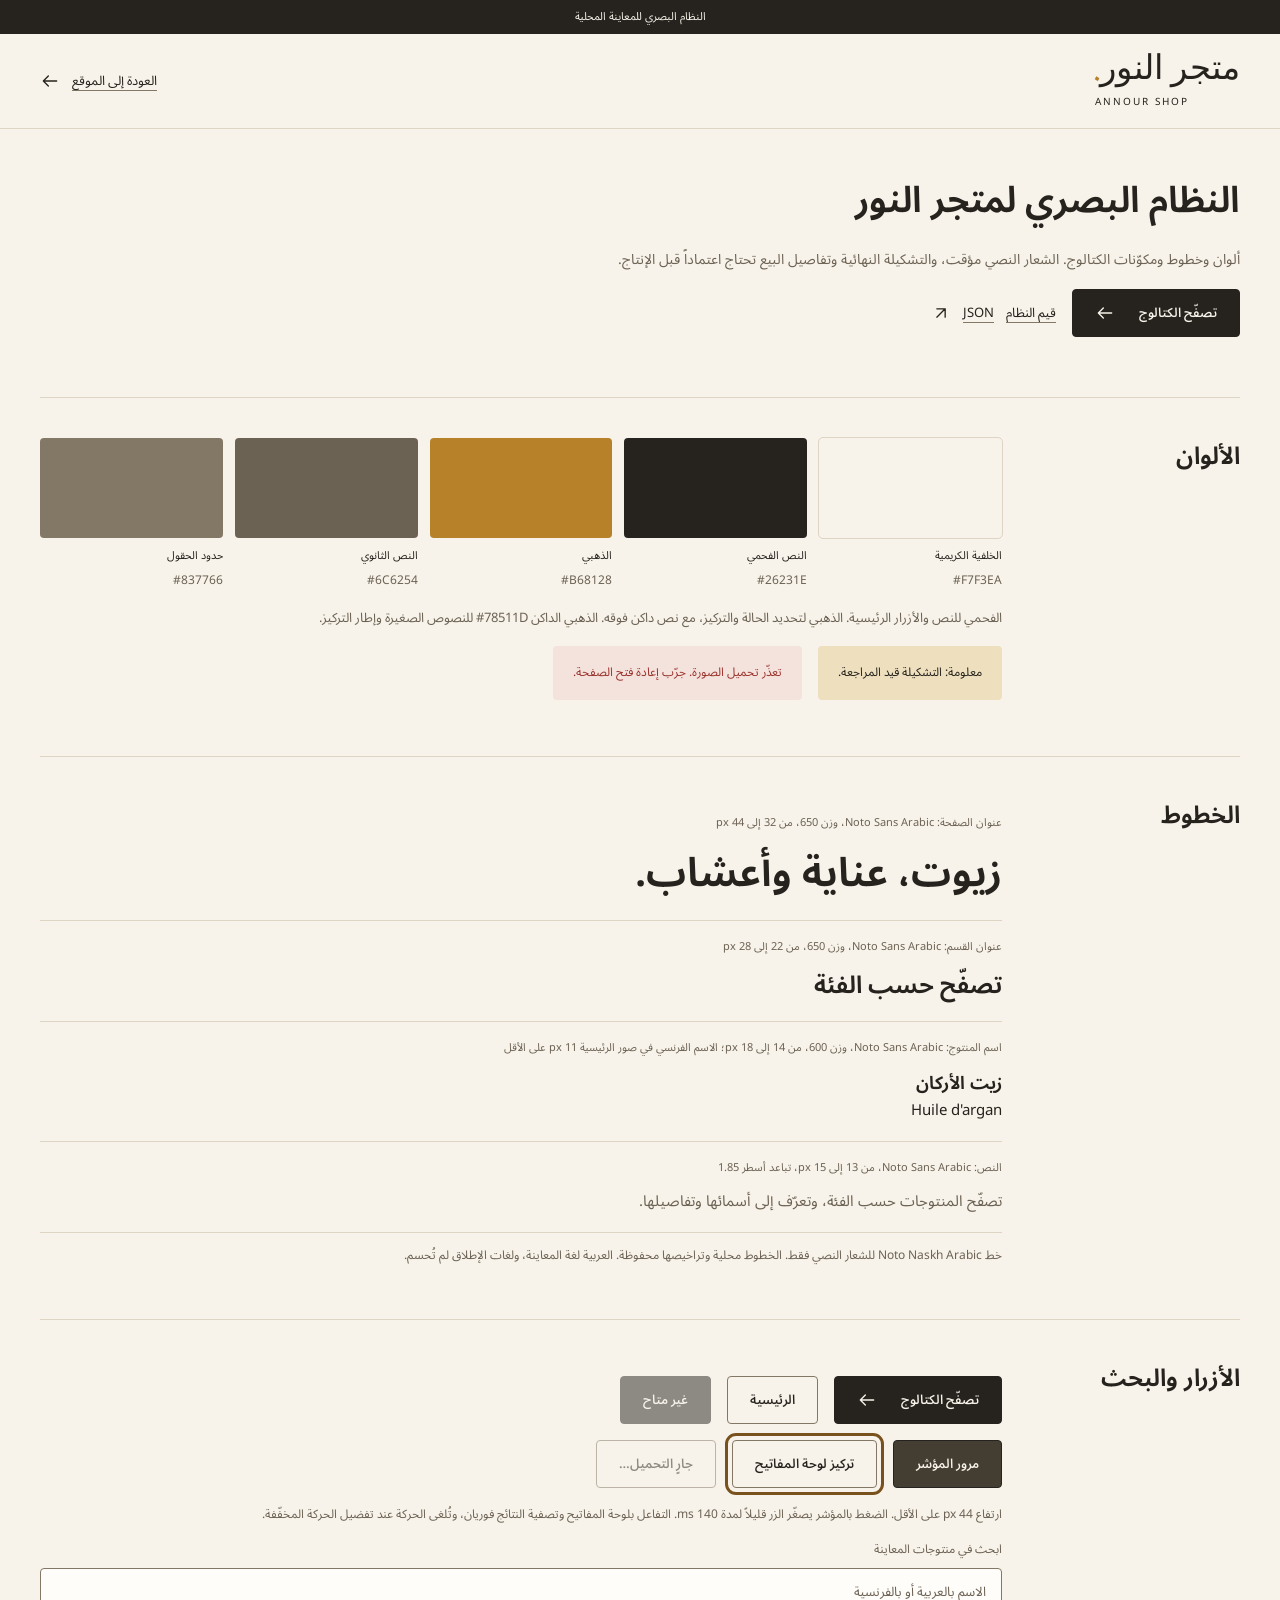
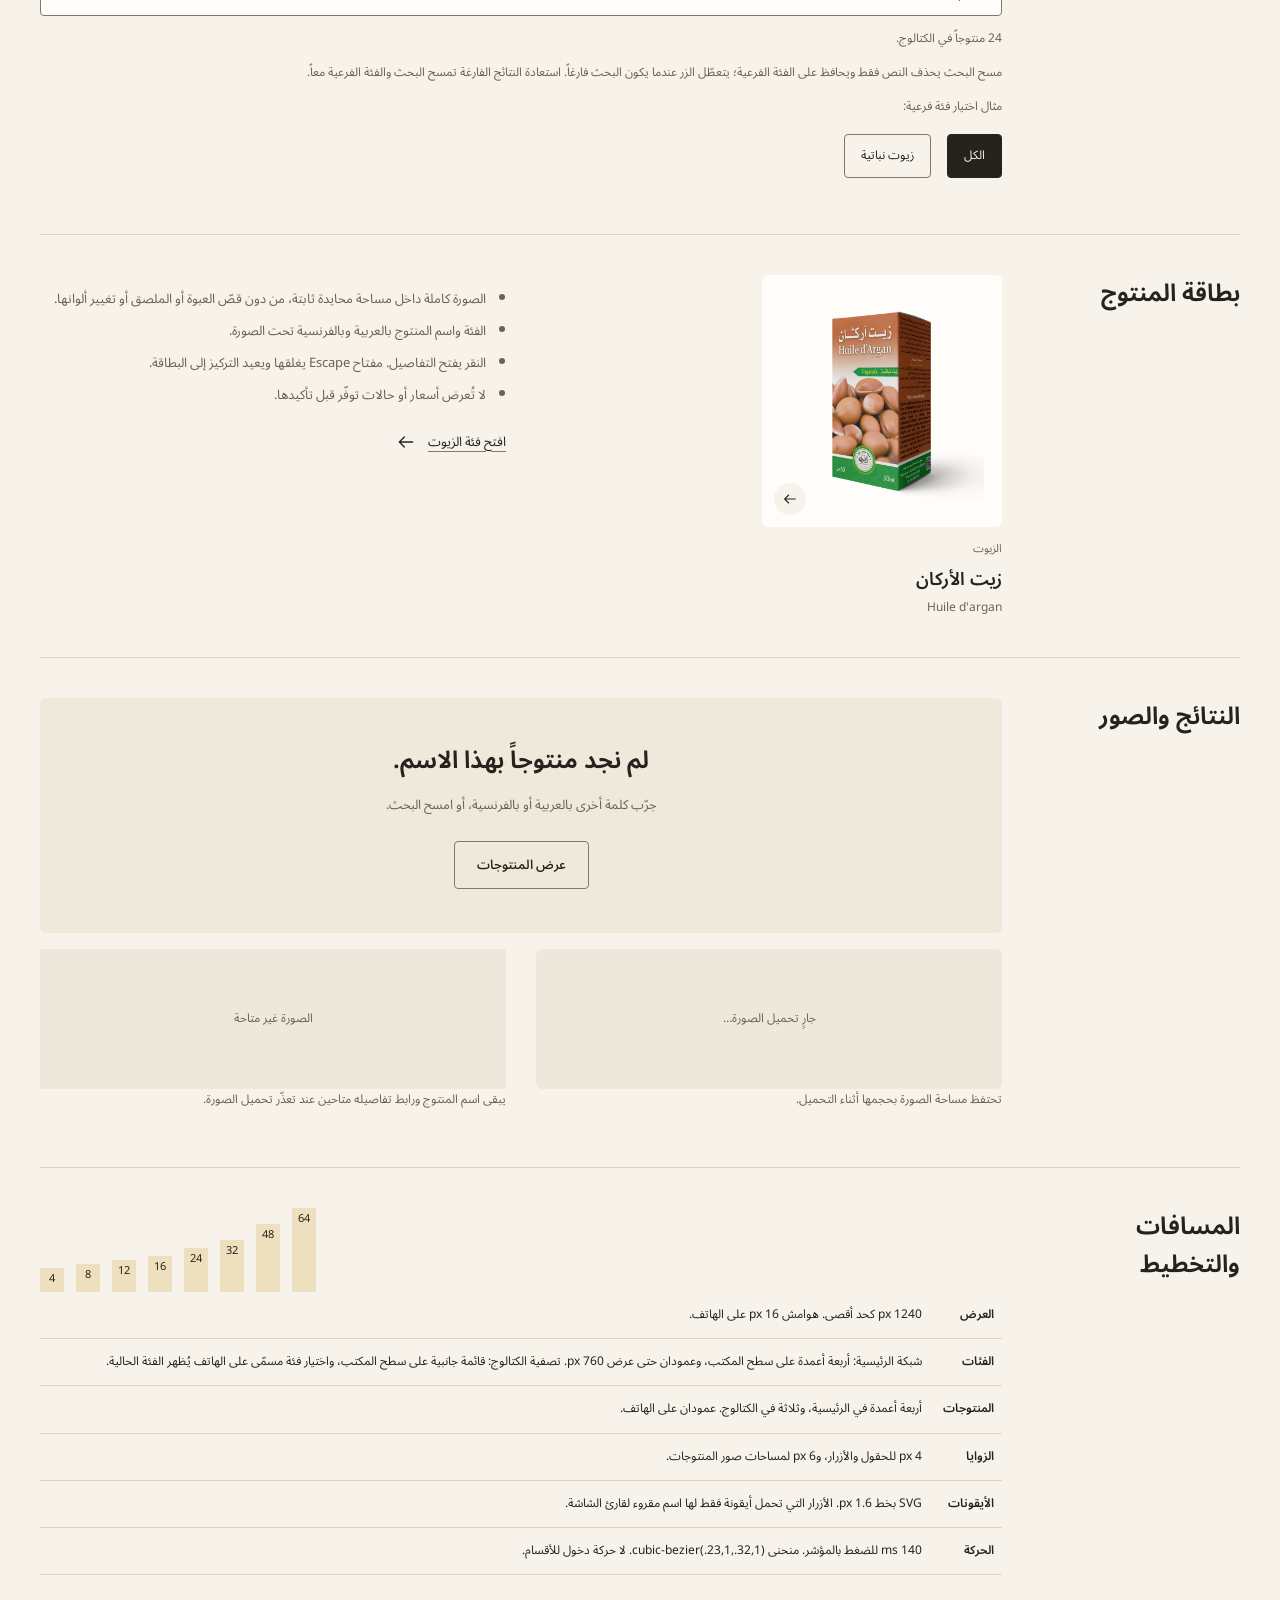
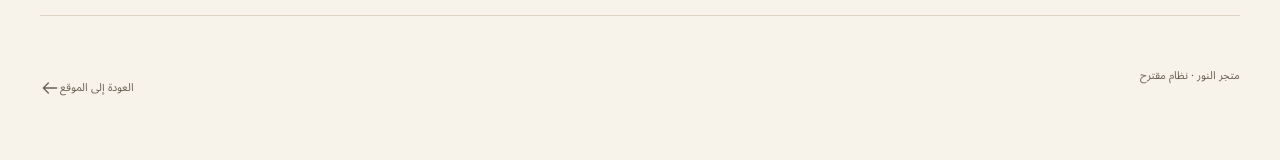
==== design-system.html @ ec9b0415 "Publish Annour Shop visual preview" ====
<!doctype html>
<html lang="ar" dir="rtl">
<head><meta name="robots" content="noindex,nofollow"><meta charset="utf-8"><meta name="viewport" content="width=device-width, initial-scale=1"><title>متجر النور | النظام البصري</title><link rel="stylesheet" href="styles.css?v=3"></head>
<body>
  <a class="skip-link" href="#main">انتقل إلى المحتوى</a>
  <div class="review-ribbon">النظام البصري للمعاينة المحلية</div>
  <header class="site-header"><div class="header-inner container"><a class="wordmark" href="index.html#home"><span>متجر النور<span class="brand-dot">.</span></span><small lang="en" dir="ltr">ANNOUR SHOP</small></a><a class="text-link" href="index.html#home">العودة إلى الموقع <svg viewBox="0 0 24 24" aria-hidden="true"><path d="M20 12H4m6-6-6 6 6 6"/></svg></a></div></header>
  <main id="main" class="container" tabindex="-1">
    <section class="ds-hero"><h1>النظام البصري لمتجر النور</h1><p>ألوان وخطوط ومكوّنات الكتالوج. الشعار النصي مؤقت، والتشكيلة النهائية وتفاصيل البيع تحتاج اعتماداً قبل الإنتاج.</p><div class="specimen-row"><a class="button" href="index.html#catalogue/all">تصفّح الكتالوج <svg viewBox="0 0 24 24" aria-hidden="true"><path d="M20 12H4m6-6-6 6 6 6"/></svg></a><a class="text-link" href="design-tokens.json" target="_blank">قيم النظام <span lang="en">JSON</span> <svg viewBox="0 0 24 24" aria-hidden="true"><path d="M7 17 17 7M7 7h10v10"/></svg></a></div></section>
    <section class="ds-section" aria-labelledby="palette"><h2 id="palette">الألوان</h2><div><div class="swatches"><div class="swatch"><div class="swatch-block" style="background:#F7F3EA;outline:1px solid var(--border)"></div><span>الخلفية الكريمية</span><code>#F7F3EA</code></div><div class="swatch"><div class="swatch-block" style="background:#26231E"></div><span>النص الفحمي</span><code>#26231E</code></div><div class="swatch"><div class="swatch-block" style="background:#B68128"></div><span>الذهبي</span><code>#B68128</code></div><div class="swatch"><div class="swatch-block" style="background:#6C6254"></div><span>النص الثانوي</span><code>#6C6254</code></div><div class="swatch"><div class="swatch-block" style="background:#837766"></div><span>حدود الحقول</span><code>#837766</code></div></div><p>الفحمي للنص والأزرار الرئيسية. الذهبي لتحديد الحالة والتركيز، مع نص داكن فوقه. الذهبي الداكن <bdi>#78511D</bdi> للنصوص الصغيرة وإطار التركيز.</p><div class="specimen-row"><div class="status-note">معلومة: التشكيلة قيد المراجعة.</div><div class="status-note error-note">تعذّر تحميل الصورة. جرّب إعادة فتح الصفحة.</div></div></div></section>
    <section class="ds-section" aria-labelledby="typography"><h2 id="typography">الخطوط</h2><div><div class="type-specimen"><small>عنوان الصفحة: Noto Sans Arabic، وزن 650، من 32 إلى 44 px</small><div class="type-hero">زيوت، عناية وأعشاب.</div></div><div class="type-specimen"><small>عنوان القسم: Noto Sans Arabic، وزن 650، من 22 إلى 28 px</small><h2>تصفّح حسب الفئة</h2></div><div class="type-specimen"><small>اسم المنتوج: Noto Sans Arabic، وزن 600، من 14 إلى 18 px؛ الاسم الفرنسي في صور الرئيسية 11 px على الأقل</small><h3>زيت الأركان</h3><span class="latin" lang="fr">Huile d'argan</span></div><div class="type-specimen"><small>النص: Noto Sans Arabic، من 13 إلى 15 px، تباعد أسطر 1.85</small><p>تصفّح المنتوجات حسب الفئة، وتعرّف إلى أسمائها وتفاصيلها.</p></div><p class="ds-caption">خط Noto Naskh Arabic للشعار النصي فقط. الخطوط محلية وتراخيصها محفوظة. العربية لغة المعاينة، ولغات الإطلاق لم تُحسم.</p></div></section>
    <section class="ds-section" aria-labelledby="controls"><h2 id="controls">الأزرار والبحث</h2><div><div class="specimen-row"><a class="button" href="index.html#catalogue/all">تصفّح الكتالوج <svg viewBox="0 0 24 24" aria-hidden="true"><path d="M20 12H4m6-6-6 6 6 6"/></svg></a><a class="button secondary" href="index.html#home">الرئيسية</a><button class="button" type="button" disabled>غير متاح</button></div><div class="specimen-row" aria-label="أمثلة حالات الأزرار"><span class="button state-hover">مرور المؤشر</span><span class="button secondary state-focus">تركيز لوحة المفاتيح</span><button class="button secondary" type="button" disabled aria-busy="true">جارٍ التحميل…</button></div><p class="ds-caption">ارتفاع 44 px على الأقل. الضغط بالمؤشر يصغّر الزر قليلاً لمدة 140 ms. التفاعل بلوحة المفاتيح وتصفية النتائج فوريان، وتُلغى الحركة عند تفضيل الحركة المخفّفة.</p><div class="search-field"><label for="specimen-search">ابحث في منتوجات المعاينة</label><input id="specimen-search" type="search" placeholder="الاسم بالعربية أو بالفرنسية" autocomplete="off" aria-describedby="search-feedback"></div><p id="search-feedback" class="ds-caption" role="status" aria-live="polite">24 منتوجاً في الكتالوج.</p><div id="sample-results"></div><p class="ds-caption">مسح البحث يحذف النص فقط ويحافظ على الفئة الفرعية؛ يتعطّل الزر عندما يكون البحث فارغاً. استعادة النتائج الفارغة تمسح البحث والفئة الفرعية معاً.</p><p class="ds-caption">مثال اختيار فئة فرعية:</p><div class="specimen-row" id="sample-chips" role="group" aria-label="مثال الفلاتر"><button class="chip" type="button" aria-pressed="true">الكل</button><button class="chip" type="button" aria-pressed="false">زيوت نباتية</button></div></div></section>
    <section class="ds-section" aria-labelledby="components"><h2 id="components">بطاقة المنتوج</h2><div class="ds-grid-two"><article class="product-card ds-product"><a href="index.html#product/p379" aria-label="تفاصيل زيت الأركان"><div class="product-image"><img src="assets/products/379.webp" alt="زيت الأركان" loading="lazy"><span class="product-open"><svg viewBox="0 0 24 24" aria-hidden="true"><path d="M20 12H4m6-6-6 6 6 6"/></svg></span></div><div class="product-label">الزيوت</div><h3>زيت الأركان</h3><span class="latin" lang="fr">Huile d'argan</span></a></article><div><ul class="ds-rules"><li>الصورة كاملة داخل مساحة محايدة ثابتة، من دون قصّ العبوة أو الملصق أو تغيير ألوانها.</li><li>الفئة واسم المنتوج بالعربية وبالفرنسية تحت الصورة.</li><li>النقر يفتح التفاصيل. مفتاح Escape يغلقها ويعيد التركيز إلى البطاقة.</li><li>لا تُعرض أسعار أو حالات توفّر قبل تأكيدها.</li></ul><a class="text-link" href="index.html#category/oils">افتح فئة الزيوت <svg viewBox="0 0 24 24" aria-hidden="true"><path d="M20 12H4m6-6-6 6 6 6"/></svg></a></div></div></section>
    <section class="ds-section" aria-labelledby="states"><h2 id="states">النتائج والصور</h2><div><div class="empty-state"><h2>لم نجد منتوجاً بهذا الاسم.</h2><p>جرّب كلمة أخرى بالعربية أو بالفرنسية، أو امسح البحث.</p><a class="button secondary" href="index.html#catalogue/all">عرض المنتوجات</a></div><div class="ds-grid-two specimen-row"><div><div class="loading-sample" role="img" aria-label="مثال مساحة الصورة أثناء التحميل">جارٍ تحميل الصورة…</div><p class="ds-caption">تحتفظ مساحة الصورة بحجمها أثناء التحميل.</p></div><div><div class="image-missing" role="img" aria-label="مثال صورة غير متاحة"></div><p class="ds-caption">يبقى اسم المنتوج ورابط تفاصيله متاحين عند تعذّر تحميل الصورة.</p></div></div></div></section>
    <section class="ds-section" aria-labelledby="rhythm"><h2 id="rhythm">المسافات والتخطيط</h2><div><div class="spacing-scale" aria-label="سلم المسافات بالبكسل"><div style="height:24px">4</div><div style="height:28px">8</div><div style="height:32px">12</div><div style="height:36px">16</div><div style="height:44px">24</div><div style="height:52px">32</div><div style="height:68px">48</div><div style="height:84px">64</div></div><table class="token-table"><tbody><tr><th scope="row">العرض</th><td>1240 px كحد أقصى. هوامش 16 px على الهاتف.</td></tr><tr><th scope="row">الفئات</th><td>شبكة الرئيسية: أربعة أعمدة على سطح المكتب، وعمودان حتى عرض 760 px. تصفية الكتالوج: قائمة جانبية على سطح المكتب، واختيار فئة مسمّى على الهاتف يُظهر الفئة الحالية.</td></tr><tr><th scope="row">المنتوجات</th><td>أربعة أعمدة في الرئيسية، وثلاثة في الكتالوج. عمودان على الهاتف.</td></tr><tr><th scope="row">الزوايا</th><td>4 px للحقول والأزرار، و6 px لمساحات صور المنتوجات.</td></tr><tr><th scope="row">الأيقونات</th><td>SVG بخط 1.6 px. الأزرار التي تحمل أيقونة فقط لها اسم مقروء لقارئ الشاشة.</td></tr><tr><th scope="row">الحركة</th><td>140 ms للضغط بالمؤشر. منحنى cubic-bezier(.23,1,.32,1). لا حركة دخول للأقسام.</td></tr></tbody></table></div></section>
  </main><footer class="site-footer"><div class="container footer-bottom"><span>متجر النور · نظام مقترح</span><a href="index.html#home">العودة إلى الموقع <svg viewBox="0 0 24 24" aria-hidden="true"><path d="M20 12H4m6-6-6 6 6 6"/></svg></a></div></footer>
  <script src="data.js?v=3"></script>
  <script>
  document.querySelectorAll('#sample-chips button').forEach(button=>button.addEventListener('click',()=>document.querySelectorAll('#sample-chips button').forEach(item=>item.setAttribute('aria-pressed',String(item===button)))));
  document.querySelector('#specimen-search').addEventListener('input',event=>{
    const normalize=value=>value.toLowerCase().normalize('NFD').replace(/[\u0300-\u036f\u064B-\u065F\u0670]/g,'').replace(/[أإآٱ]/g,'ا').replace(/ى/g,'ي').replace(/ة/g,'ه').trim();
    const value=normalize(event.target.value);
    const results=(window.CATALOGUE?.products||[]).filter(product=>normalize(product.nameAr+' '+product.nameFr).includes(value));
    document.querySelector('#search-feedback').textContent=results.length+' منتوجاً في الكتالوج.';
    const host=document.querySelector('#sample-results');host.replaceChildren();
    if(value)results.slice(0,4).forEach(product=>{const link=document.createElement('a');link.className='text-link';link.href='index.html#product/'+encodeURIComponent(product.id);link.textContent=product.nameAr;link.style.marginInlineEnd='20px';host.append(link);});
    if(value&&!results.length)host.textContent='لم نجد منتوجاً بهذا الاسم. جرّب كلمة أخرى.';
  });
  document.addEventListener('keydown',()=>document.body.classList.add('keyboard-input'));
  document.addEventListener('pointerdown',()=>document.body.classList.remove('keyboard-input'));
  </script>
</body>
</html>
---- styles.css ----
@font-face{font-family:"Noto Naskh Arabic";src:url("assets/fonts/naskh-arabic.woff2") format("woff2");font-display:swap;font-weight:100 900}
@font-face{font-family:"Noto Sans Arabic";src:url("assets/fonts/sans-arabic.woff2") format("woff2");font-display:swap;font-weight:100 900}
@font-face{font-family:"Noto Naskh Arabic";src:url("assets/fonts/naskh-latin.woff2") format("woff2");font-display:swap;font-weight:400 700;unicode-range:U+0000-00FF,U+0131,U+0152-0153,U+02BB-02BC,U+02C6,U+02DA,U+02DC,U+0304,U+0308,U+0329,U+2000-206F,U+20AC,U+2122,U+2191,U+2193,U+2212,U+2215,U+FEFF,U+FFFD}
@font-face{font-family:"Noto Sans Arabic";src:url("assets/fonts/sans-latin.woff2") format("woff2");font-display:swap;font-weight:100 900;unicode-range:U+0000-00FF,U+0131,U+0152-0153,U+02BB-02BC,U+02C6,U+02DA,U+02DC,U+0304,U+0308,U+0329,U+2000-206F,U+20AC,U+2122,U+2191,U+2193,U+2212,U+2215,U+FEFF,U+FFFD}
:root{--paper:#F7F3EA;--surface:#FFFDFA;--ink:#26231E;--gold:#B68128;--gold-text:#78511D;--gold-soft:#EEE0BE;--muted:#6C6254;--border:#DDD4C4;--control-border:#837766;--danger:#9B332D;--success:#376347;--display:"Noto Naskh Arabic",Georgia,serif;--body:"Noto Sans Arabic",Tahoma,sans-serif;--radius:4px;--fast:140ms;--ease-out:cubic-bezier(.23,1,.32,1);--max:1240px}
*{box-sizing:border-box}html{scroll-padding-top:24px;scrollbar-color:var(--control-border) var(--paper)}body{margin:0;background:var(--paper);color:var(--ink);font-family:var(--body);font-size:15px;line-height:1.85}button,input,select{font:inherit}a{color:inherit;text-decoration:none}button,a,input,select{-webkit-tap-highlight-color:transparent}button{cursor:pointer;color:inherit}img{display:block;max-width:100%}h1,h2,h3,p,figure{margin:0}h1,h2,h3{font-family:var(--body);font-weight:650;line-height:1.6;text-wrap:balance}h1{font-size:44px}h2{font-size:28px}h3{font-size:18px}p{color:var(--muted)}svg{width:20px;height:20px;fill:none;stroke:currentColor;stroke-width:1.6;stroke-linecap:round;stroke-linejoin:round;flex-shrink:0}button:focus-visible,a:focus-visible,input:focus-visible,select:focus-visible{outline:3px solid var(--gold-text);outline-offset:4px}#main:focus{outline:none}button:disabled{cursor:not-allowed;opacity:.5}input{caret-color:var(--gold-text)}input::placeholder{color:var(--muted);opacity:1}::selection{background:var(--gold-soft);color:var(--ink)}[hidden]{display:none!important}.container{width:min(var(--max),calc(100% - 80px));margin-inline:auto}.skip-link{position:fixed;top:8px;right:16px;z-index:50;transform:translateY(-160%);padding:12px 24px;background:var(--ink);color:var(--paper)}.skip-link:focus{transform:translateY(0)}.review-ribbon{text-align:center;background:var(--ink);color:var(--paper);font-size:11px;padding:7px 20px}.site-header{border-bottom:1px solid var(--border)}.header-inner{display:flex;align-items:center;justify-content:space-between;gap:32px;min-height:94px}.wordmark{display:inline-flex;flex-direction:column;line-height:1.15;flex-shrink:0}.wordmark>span{font:500 34px/1.2 var(--display)}.brand-dot{color:var(--gold)}.wordmark small{font:10px/1.8 var(--body);letter-spacing:2px;padding-inline-start:2px}.desktop-nav{display:flex;gap:32px;font-size:13px}.desktop-nav a{display:flex;align-items:center;min-height:48px;padding:10px 0;position:relative}.desktop-nav a[aria-current]:after{content:"";position:absolute;inset-inline:0;bottom:0;height:2px;background:var(--gold)}.header-actions{display:flex;gap:8px}.icon-button{border:0;background:transparent;min-width:44px;min-height:44px;display:inline-flex;align-items:center;justify-content:center;gap:8px;padding:8px;border-radius:var(--radius)}.search-trigger{font-size:13px}.menu-toggle{display:none}.mobile-nav{padding-bottom:16px}.mobile-nav a{display:block;min-height:48px;padding:10px 8px;border-top:1px solid var(--border)}.latin{font-family:var(--body);direction:ltr}.button{display:inline-flex;align-items:center;justify-content:center;gap:24px;min-height:48px;padding:10px 22px;border:1px solid var(--ink);border-radius:var(--radius);background:var(--ink);color:var(--paper);font-size:13px;font-weight:550}.button.gold{background:var(--gold);border-color:var(--gold);color:var(--ink)}.button.secondary{background:transparent;color:var(--ink);border-color:var(--control-border)}.text-link{display:inline-flex;gap:12px;align-items:center;padding-block:8px;font-size:13px;min-height:44px;text-decoration:underline;text-decoration-color:var(--control-border);text-underline-offset:5px}.hero{display:grid;grid-template-columns:.85fr 1.3fr;gap:48px;align-items:center;padding-block:40px 44px}.hero-copy>p{max-width:400px;margin:14px 0 22px;font-size:14px;line-height:1.9}.hero-copy h1{max-width:440px;line-height:1.5}.home-search{max-width:380px;margin-top:24px}.home-search label{display:block;font-size:12px;margin-bottom:7px}.home-search-control{display:flex;border-bottom:1px solid var(--control-border)}.home-search input{width:100%;min-width:0;border:0;background:transparent;padding:9px 0;color:var(--ink);font-size:12px;min-height:44px}.home-search-control .icon-button{flex-shrink:0}.product-shelf{display:grid;grid-template-columns:repeat(3,minmax(0,1fr));gap:18px;align-self:stretch;align-items:center;background:var(--surface);padding:24px 20px;border-radius:8px}.product-shelf .product-image{background:transparent;aspect-ratio:1/1.3}.product-shelf .product-image img{width:100%;height:100%;max-height:245px}.product-shelf .product-card h3{font-size:15px;font-weight:600}.product-shelf .product-label{font-size:10px;margin-top:10px}.product-shelf .product-card .latin{font-size:10px}.product-shelf .product-open{display:none}.section{padding-block:48px}.category-section{padding-top:28px}.section-heading{display:flex;align-items:center;justify-content:space-between;gap:24px;margin-bottom:24px}.category-grid{display:grid;grid-template-columns:repeat(4,minmax(0,1fr));gap:28px 24px}.category-tile{min-width:0;display:block}.category-image{height:148px;background:var(--surface);overflow:hidden;border-radius:6px;display:flex;justify-content:center;align-items:center}.category-image img{width:90%;height:90%;object-fit:contain}.category-title{display:flex;align-items:flex-start;justify-content:space-between;gap:12px;margin-top:10px}.category-title h3{font-size:16px;line-height:1.75;font-weight:600;text-wrap:initial}.category-title svg{width:18px;height:18px;margin-top:5px;color:var(--gold-text)}.featured-section{background:#EFE9DC}.product-grid{display:grid;grid-template-columns:repeat(4,minmax(0,1fr));gap:30px 24px}.product-card{min-width:0}.product-card>a{display:block;height:100%;border-radius:4px}.product-image{position:relative;display:flex;align-items:center;justify-content:center;background:var(--surface);aspect-ratio:1/1.05;border-radius:6px;overflow:hidden}.product-image img{width:88%;height:88%;object-fit:contain}.product-open{position:absolute;bottom:12px;left:12px;display:grid;place-items:center;width:32px;height:32px;background:var(--paper);border-radius:50%}.product-open svg{width:16px;height:16px}.product-label{font-size:11px;color:var(--muted);margin:12px 0 4px}.product-card h3{font-size:18px;line-height:1.7;font-weight:600}.product-card .latin{font-size:12px;color:var(--muted);line-height:1.6;margin-top:4px;display:block;text-align:right}.site-footer{padding-block:30px}.footer-top{display:flex;align-items:center;justify-content:space-between;gap:30px}.footer-name{display:inline-flex;align-items:center;min-height:44px;font-size:15px;font-weight:600}.footer-top p{font-size:11px}.footer-top nav,.footer-top #reference-links{display:flex;align-items:center;flex-wrap:wrap;gap:24px}.footer-top nav a{display:inline-flex;gap:6px;min-height:44px;align-items:center;font-size:11px}.footer-top nav svg{width:14px;height:14px}.footer-bottom{padding-block:20px;display:flex;justify-content:space-between;gap:24px;font-size:11px;color:var(--muted)}.footer-bottom a{min-height:44px;display:inline-flex;align-items:center}.breadcrumb{font-size:12px;color:var(--muted);display:flex;gap:10px;flex-wrap:wrap;padding-top:20px}.breadcrumb a,.breadcrumb span{min-height:44px;display:flex;align-items:center}.catalogue-heading{display:grid;grid-template-columns:1fr auto;gap:32px;align-items:center;padding-block:12px 32px}.catalogue-heading h1{font-size:36px}.catalogue-heading .latin{color:var(--muted);font-size:16px;margin-top:4px}.catalogue-heading .latin:empty{display:none}.catalogue-heading p{font-size:13px;max-width:600px;margin-top:12px}.catalogue-count{font:600 28px/1.4 var(--body);color:var(--ink);text-align:center;font-variant-numeric:tabular-nums}.catalogue-count small{display:block;font:11px/2 var(--body);color:var(--muted);margin-top:4px}.catalogue-layout{display:grid;grid-template-columns:205px minmax(0,1fr);gap:40px;padding-bottom:56px}.mobile-category-field{display:none}.category-sidebar{padding-top:8px}.sidebar-label{font-size:12px;margin-bottom:12px;color:var(--muted)}.category-sidebar a{display:flex;justify-content:space-between;align-items:center;gap:8px;min-height:48px;font-size:12px;padding:9px 10px;border-radius:4px;margin-bottom:4px}.category-sidebar a[aria-current]{background:var(--gold-soft);font-weight:600}.category-sidebar small{font-size:11px;color:var(--muted);font-variant-numeric:tabular-nums}.catalogue-toolbar{display:flex;align-items:end;gap:12px;padding-bottom:20px;border-bottom:1px solid var(--border)}.search-field{flex:1;position:relative}.search-field label{display:block;font-size:12px;margin-bottom:7px;color:var(--muted)}.search-field input{width:100%;min-height:48px;border:1px solid var(--control-border);background:var(--surface);border-radius:4px;padding:10px 15px 10px 44px;font-size:13px;color:var(--ink)}.search-field svg{position:absolute;left:14px;bottom:14px;width:20px;height:20px}.results-line{display:flex;align-items:center;justify-content:space-between;gap:18px;margin:18px 0;font-size:11px;color:var(--muted);font-variant-numeric:tabular-nums}.filter-chips{display:flex;gap:8px;flex-wrap:wrap;margin:20px 0 24px}.chip{border:1px solid var(--control-border);background:transparent;border-radius:4px;min-height:44px;padding:7px 16px;font-size:12px}.chip[aria-pressed=true]{background:var(--ink);color:var(--paper);border-color:var(--ink)}.catalogue-products{grid-template-columns:repeat(3,minmax(0,1fr))}.empty-state{text-align:center;padding:44px 24px;background:#EFE9DC;border-radius:6px}.empty-state h2{font-size:23px}.empty-state p{margin:12px auto 24px;font-size:13px;max-width:400px}.image-missing{display:flex;align-items:center;justify-content:center;text-align:center;color:var(--muted);font-size:12px;padding:24px;min-height:140px;background:#EEE8DC}.image-missing:before{content:"الصورة غير متاحة"}.image-missing .product-open{display:none}[data-image-state=loading]{background-color:#EEE8DC}dialog{border:0;border-radius:8px;padding:0;max-width:860px;width:calc(100% - 40px);max-height:88vh;overflow:auto;background:var(--paper);color:var(--ink);box-shadow:0 24px 80px rgb(38 35 30 / .18)}dialog::backdrop{background:rgb(38 35 30 / .55)}.dialog-close{position:absolute;top:12px;left:12px;z-index:2;background:var(--paper);border-radius:50%}.dialog-grid{display:grid;grid-template-columns:1fr 1fr}.dialog-image{background:var(--surface);display:flex;align-items:center;justify-content:center;min-height:440px;padding:32px}.dialog-image img{width:100%;max-height:400px;object-fit:contain}.dialog-copy{padding:64px 32px 36px;align-self:center}.dialog-category-name{font-size:12px;margin-bottom:12px}.dialog-copy h2{font-size:28px}.dialog-copy .latin{display:block;color:var(--muted);font-size:14px;line-height:1.6;margin:12px 0 24px;text-align:right}.dialog-copy p{font-size:13px}.detail-rule{margin:24px 0;padding-top:16px;border-top:1px solid var(--border);font-size:12px;display:flex;gap:12px;justify-content:space-between}.startup{min-height:60vh;display:grid;place-items:center}.ds-hero{padding-block:44px;border-bottom:1px solid var(--border)}.ds-hero h1{font-size:36px}.ds-hero>p{max-width:650px;margin-top:16px;font-size:14px}.ds-section{padding-block:40px;border-bottom:1px solid var(--border);display:grid;grid-template-columns:190px minmax(0,1fr);gap:48px}.ds-section h2{font-size:24px}.ds-section>div>p{font-size:13px;margin:12px 0}.swatches{display:grid;grid-template-columns:repeat(5,minmax(0,1fr));gap:12px}.swatch-block{height:100px;border-radius:4px}.swatch span{display:block;font-size:11px;margin-top:8px}.swatch code{font:12px/1.8 var(--body);color:var(--muted);direction:ltr;unicode-bidi:isolate;display:inline-block}.specimen-row{display:flex;gap:16px;flex-wrap:wrap;align-items:center;margin:16px 0}.type-specimen{border-bottom:1px solid var(--border);padding:16px 0}.type-specimen small{font-size:11px;color:var(--muted);display:block;margin-bottom:10px}.type-hero{font-size:40px;font-weight:650;line-height:1.5}.token-table{width:100%;border-collapse:collapse;font-size:12px;text-align:right}.token-table td,.token-table th{border-bottom:1px solid var(--border);padding:12px 8px;vertical-align:top}.token-table th{font-weight:600}.ds-product{max-width:240px}.status-note{background:var(--gold-soft);padding:16px 20px;font-size:12px;border-radius:4px}.error-note{color:var(--danger);background:#F4E3DC}.spacing-scale{display:flex;gap:12px;align-items:end;direction:ltr;flex-wrap:wrap}.spacing-scale div{background:var(--gold-soft);min-width:24px;text-align:center;font:11px/2 var(--body)}.ds-grid-two{display:grid;grid-template-columns:1fr 1fr;gap:30px}.ds-caption{font-size:12px!important}.loading-sample{height:140px;display:grid;place-items:center;background:#EEE8DC;color:var(--muted);font-size:12px;border-radius:6px}.state-focus{outline:3px solid var(--gold-text);outline-offset:4px}.state-hover{background:#443D32}.ds-rules{margin:12px 0;padding-inline-start:20px;font-size:13px;color:var(--muted)}.ds-rules li+li{margin-top:8px}
@media(hover:hover) and (pointer:fine){.button,.icon-button,.chip,.product-card>a,.category-tile{transition:transform var(--fast) var(--ease-out)}.button:hover{background:#443D32}.button.gold:hover{background:#CA9845}.button.secondary:hover,.chip:not([aria-pressed=true]):hover,.icon-button:hover{background:var(--gold-soft)}.button:active:not(:disabled),.icon-button:active:not(:disabled),.chip:active:not(:disabled){transform:scale(.97)}.product-card>a:active,.category-tile:active{transform:scale(.985)}.product-card>a:hover h3,.category-tile:hover h3{text-decoration:underline;text-decoration-color:var(--gold-text);text-underline-offset:5px}.text-link:hover,.footer-top a:hover,.desktop-nav a:hover{color:var(--gold-text)}}
body.keyboard-input *{transition:none!important}body.keyboard-input .button:active,body.keyboard-input .icon-button:active,body.keyboard-input .chip:active,body.keyboard-input .product-card>a:active,body.keyboard-input .category-tile:active{transform:none}
@media(max-width:1000px){.container{width:calc(100% - 48px)}.hero{gap:28px;grid-template-columns:.85fr 1.15fr}.hero h1{font-size:38px}.product-shelf{gap:12px;padding:20px 14px}.product-shelf .product-card h3{font-size:13px}.product-shelf .product-image{aspect-ratio:1/1.5}.category-grid{gap:24px 18px}.category-title h3{font-size:14px}.category-image{height:128px}.catalogue-layout{grid-template-columns:180px minmax(0,1fr);gap:24px}.catalogue-products{grid-template-columns:repeat(2,minmax(0,1fr))}.ds-section{grid-template-columns:160px minmax(0,1fr);gap:28px}.product-grid{gap:26px 18px}}
@media(max-width:760px){.desktop-nav{display:none}.menu-toggle{display:flex}.header-inner{min-height:84px}.hero{grid-template-columns:1fr;gap:28px;padding-block:28px 32px}.hero-copy{max-width:520px}.hero-copy h1{font-size:36px;max-width:none}.hero-copy>p{max-width:500px}.home-search{max-width:100%;margin-top:20px}.product-shelf{padding:16px;gap:18px}.product-shelf .product-image{aspect-ratio:1/1;max-height:190px}.product-shelf .product-card h3{font-size:15px}.category-grid{grid-template-columns:repeat(2,minmax(0,1fr))}.category-image{height:154px}.category-title h3{font-size:16px}.product-grid{grid-template-columns:repeat(2,minmax(0,1fr))}.footer-top{align-items:flex-start;flex-direction:column;gap:16px}.ds-section{grid-template-columns:1fr;gap:20px}.catalogue-layout{display:flex;flex-direction:column;gap:24px}.category-sidebar{display:none}.mobile-category-field{display:block}.mobile-category-field label{display:block;font-size:12px;color:var(--muted);margin-bottom:7px}.mobile-category-field select{width:100%;min-height:48px;padding:10px 12px;border:1px solid var(--control-border);border-radius:var(--radius);background:var(--surface);color:var(--ink);font-size:13px}.catalogue-heading h1{font-size:30px}.swatch-block{height:90px}}
@media(max-width:480px){.container{width:calc(100% - 32px)}.review-ribbon{font-size:9px;padding:7px 12px}.header-inner{min-height:76px;gap:16px}.wordmark>span{font-size:29px}.wordmark small{font-size:8px}.header-actions{gap:2px}.search-trigger span{display:none}.hero{padding-top:24px;gap:24px}.hero-copy h1{font-size:32px;line-height:1.6}.hero-copy>p{font-size:13px;margin:10px 0 18px;line-height:1.9}.hero-copy .button{min-height:46px}.home-search{margin-top:18px}.home-search label{font-size:11px;margin-bottom:3px}.home-search input{font-size:11px}.product-shelf{padding:14px 10px;gap:9px}.product-shelf .product-image{aspect-ratio:1/1.25;max-height:150px}.product-shelf .product-label{display:none}.product-shelf .product-card h3{font-size:14px;margin-top:10px;line-height:1.7}.product-shelf .product-card .latin{font-size:11px;line-height:1.5;margin-top:4px}.section{padding-block:32px}.category-section{padding-top:12px}.section-heading{gap:12px;margin-bottom:18px}.section-heading h2{font-size:22px}.section-heading .text-link{font-size:11px;white-space:nowrap;gap:6px}.section-heading svg{width:16px;height:16px}.category-grid{gap:24px 14px}.category-image{height:136px}.category-title{gap:8px;margin-top:8px}.category-title h3{font-size:14px}.category-title svg{width:16px;height:16px;margin-top:4px}.product-grid{gap:24px 14px}.product-card h3{font-size:15px}.product-card .latin{font-size:11px}.product-label{font-size:10px}.product-image{aspect-ratio:1/1.15}.product-open{bottom:8px;left:8px;width:28px;height:28px}.site-footer{padding-block:24px}.footer-top nav,.footer-top #reference-links{gap:18px}.breadcrumb{padding-top:12px;font-size:11px}.catalogue-heading{gap:20px;padding-top:8px;padding-bottom:20px}.catalogue-heading h1{font-size:28px}.catalogue-heading p{font-size:12px}.catalogue-heading .latin{font-size:13px}.catalogue-count{font-size:24px}.catalogue-count small{font-size:9px}.catalogue-toolbar{gap:8px}.catalogue-toolbar>.button{padding-inline:12px;font-size:11px;white-space:nowrap}.search-field label{font-size:11px}.search-field input{font-size:11px;padding-right:11px}.filter-chips{gap:7px;margin-top:15px;margin-bottom:18px}.chip{padding-inline:12px;font-size:11px}.results-line{font-size:10px;margin-block:14px}.empty-state{padding:32px 18px}.empty-state h2{font-size:21px}.empty-state p{font-size:12px}.dialog-grid{grid-template-columns:1fr}.dialog-image{min-height:0;height:265px;padding:26px}.dialog-image img{height:100%}.dialog-copy{padding:24px}.dialog-copy h2{font-size:24px}.dialog-copy .latin{font-size:13px;margin:12px 0 18px}.dialog-copy p{font-size:12px}.detail-rule{margin:18px 0}.ds-hero{padding-block:32px}.ds-hero h1{font-size:29px}.ds-hero>p{font-size:13px}.ds-section{padding-block:28px}.ds-section h2{font-size:23px}.swatches{grid-template-columns:repeat(3,minmax(0,1fr))}.swatch-block{height:80px}.ds-grid-two{grid-template-columns:1fr}.token-table{font-size:11px}.token-table td,.token-table th{padding:10px 4px}.specimen-row{gap:12px}.specimen-row .button{font-size:12px;padding-inline:16px}.type-hero{font-size:32px}.footer-bottom{flex-wrap:wrap}}
@media(prefers-reduced-motion:reduce){*,*:before,*:after{transition:none!important;animation:none!important;scroll-behavior:auto!important}}
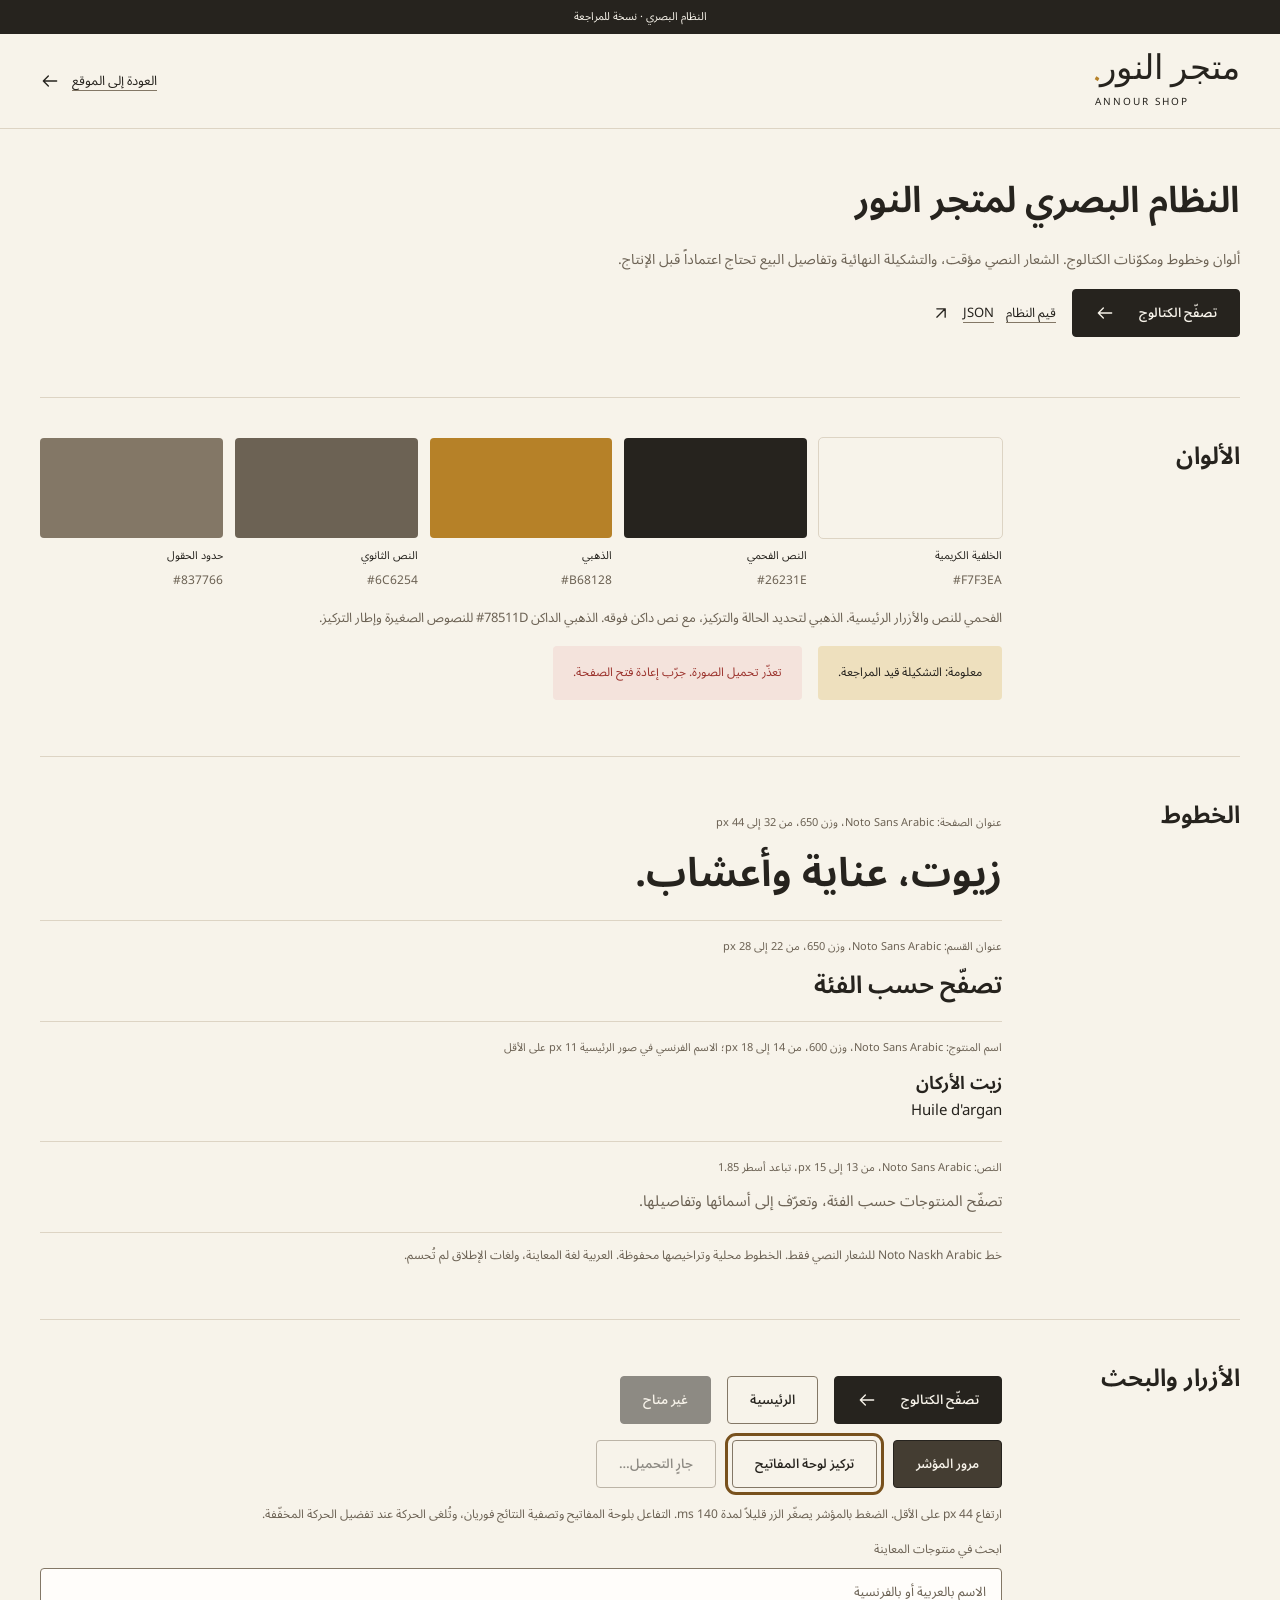
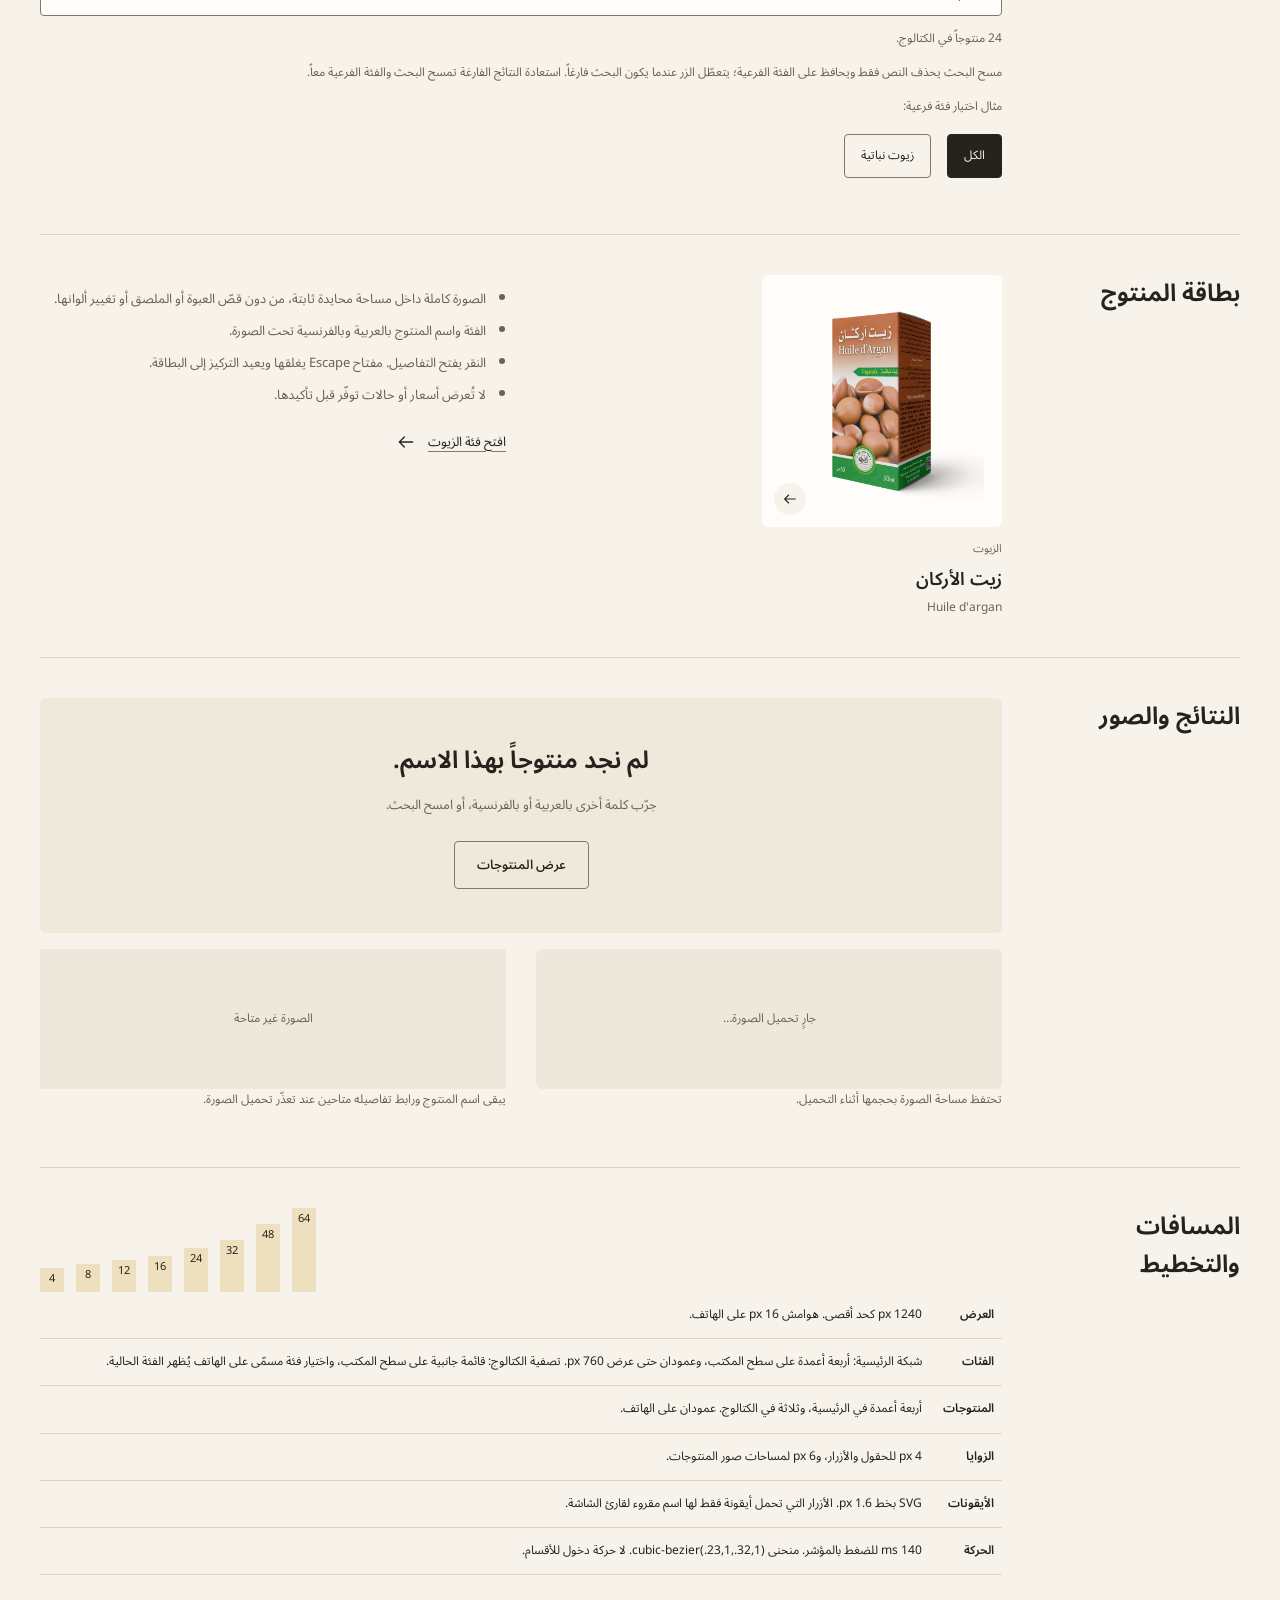
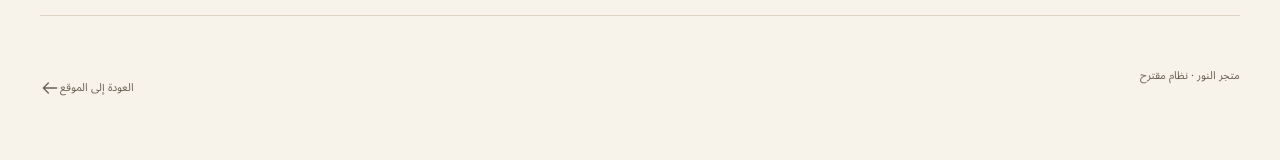
==== commit c4b24384: "Label hosted pages as review copies" ====
--- a/design-system.html
+++ b/design-system.html
@@ -3,7 +3,7 @@
 <head><meta name="robots" content="noindex,nofollow"><meta charset="utf-8"><meta name="viewport" content="width=device-width, initial-scale=1"><title>متجر النور | النظام البصري</title><link rel="stylesheet" href="styles.css?v=3"></head>
 <body>
   <a class="skip-link" href="#main">انتقل إلى المحتوى</a>
-  <div class="review-ribbon">النظام البصري للمعاينة المحلية</div>
+  <div class="review-ribbon">النظام البصري · نسخة للمراجعة</div>
   <header class="site-header"><div class="header-inner container"><a class="wordmark" href="index.html#home"><span>متجر النور<span class="brand-dot">.</span></span><small lang="en" dir="ltr">ANNOUR SHOP</small></a><a class="text-link" href="index.html#home">العودة إلى الموقع <svg viewBox="0 0 24 24" aria-hidden="true"><path d="M20 12H4m6-6-6 6 6 6"/></svg></a></div></header>
   <main id="main" class="container" tabindex="-1">
     <section class="ds-hero"><h1>النظام البصري لمتجر النور</h1><p>ألوان وخطوط ومكوّنات الكتالوج. الشعار النصي مؤقت، والتشكيلة النهائية وتفاصيل البيع تحتاج اعتماداً قبل الإنتاج.</p><div class="specimen-row"><a class="button" href="index.html#catalogue/all">تصفّح الكتالوج <svg viewBox="0 0 24 24" aria-hidden="true"><path d="M20 12H4m6-6-6 6 6 6"/></svg></a><a class="text-link" href="design-tokens.json" target="_blank">قيم النظام <span lang="en">JSON</span> <svg viewBox="0 0 24 24" aria-hidden="true"><path d="M7 17 17 7M7 7h10v10"/></svg></a></div></section>
